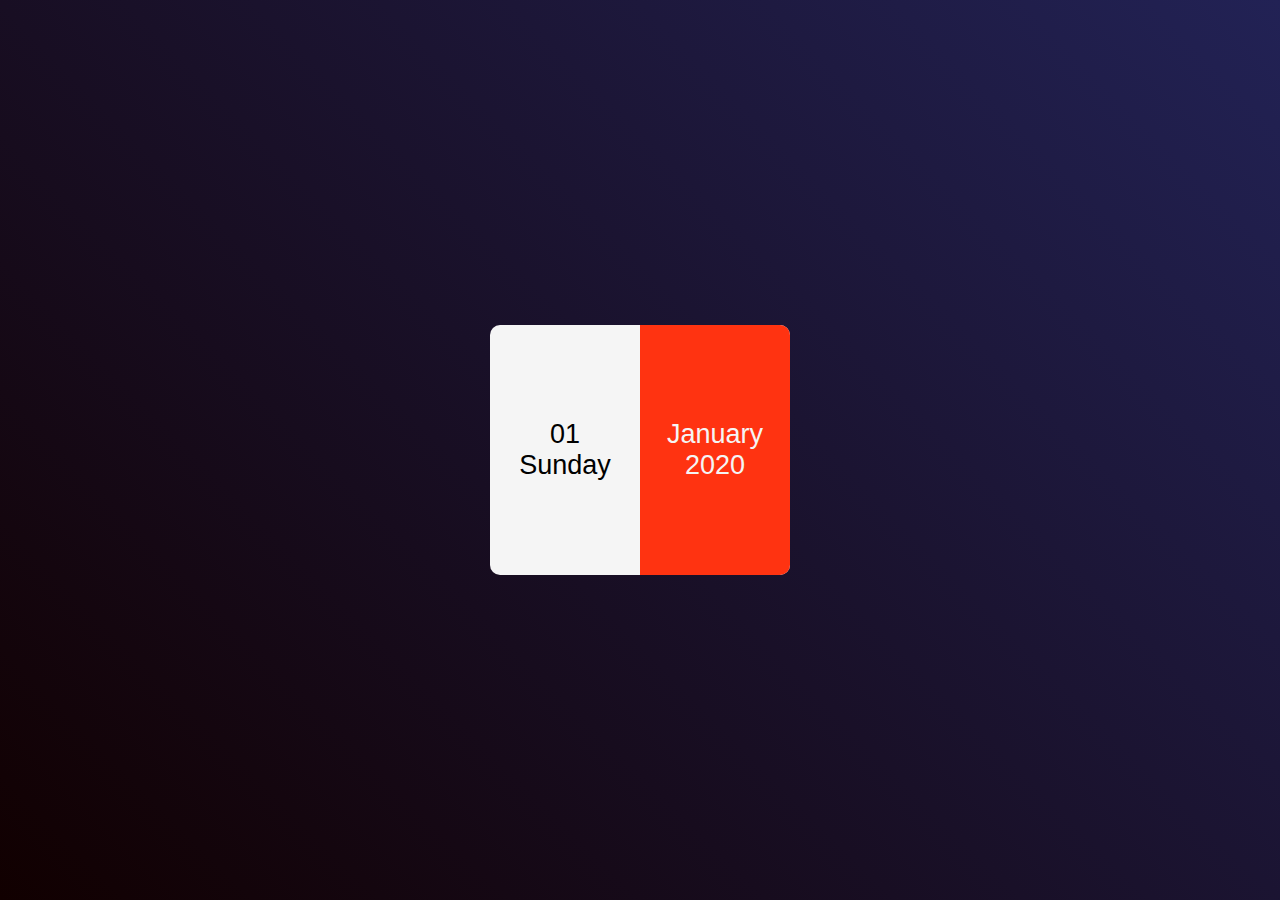
==== 2nd_Date/index.html @ 5591d647 "template set" ====
<!DOCTYPE html>
<html lang="en">
<head>
    <meta charset="UTF-8">
    <meta name="viewport" content="width=device-width, initial-scale=1.0">
    <link rel="stylesheet" href="style.css">
    <script src="app.js" defer></script>
    <title>Mini Date App</title>
</head>
<body>
    <div class="hero">
        <div class="calendar">
            <div class="left">
                <p id="date">01</p>
                <p id="day">Sunday</p>
            </div>
            <div class="right">
                <p id="month">January</p>
                <p id="year">2020</p>
            </div>
        </div>
    </div>
</body>
</html>
---- 2nd_Date/style.css ----
* {
    margin: 0;
    padding: 0;
    font-family: Arial, Helvetica, sans-serif;
    box-sizing: border-box;
}

.hero{
    width: 100%;
    min-height: 100vh;
    background: linear-gradient(45deg, #100, #225);
    display: flex;
    align-items: center;
    justify-content: center;
}

.calendar{
    width: 300px;
    height: 250px;
    background-color: whitesmoke;
    display: flex;
    align-items: center;
    border-radius: 10px;
    overflow: hidden;
}
.left, .right {
    width: 50%;
    height: 100%;
    display: flex;
    flex-direction: column;
    align-items: center;
    justify-content: center;
    font-size: 27px;
}
.right{
    background-color: #f31;
    color: whitesmoke;
}
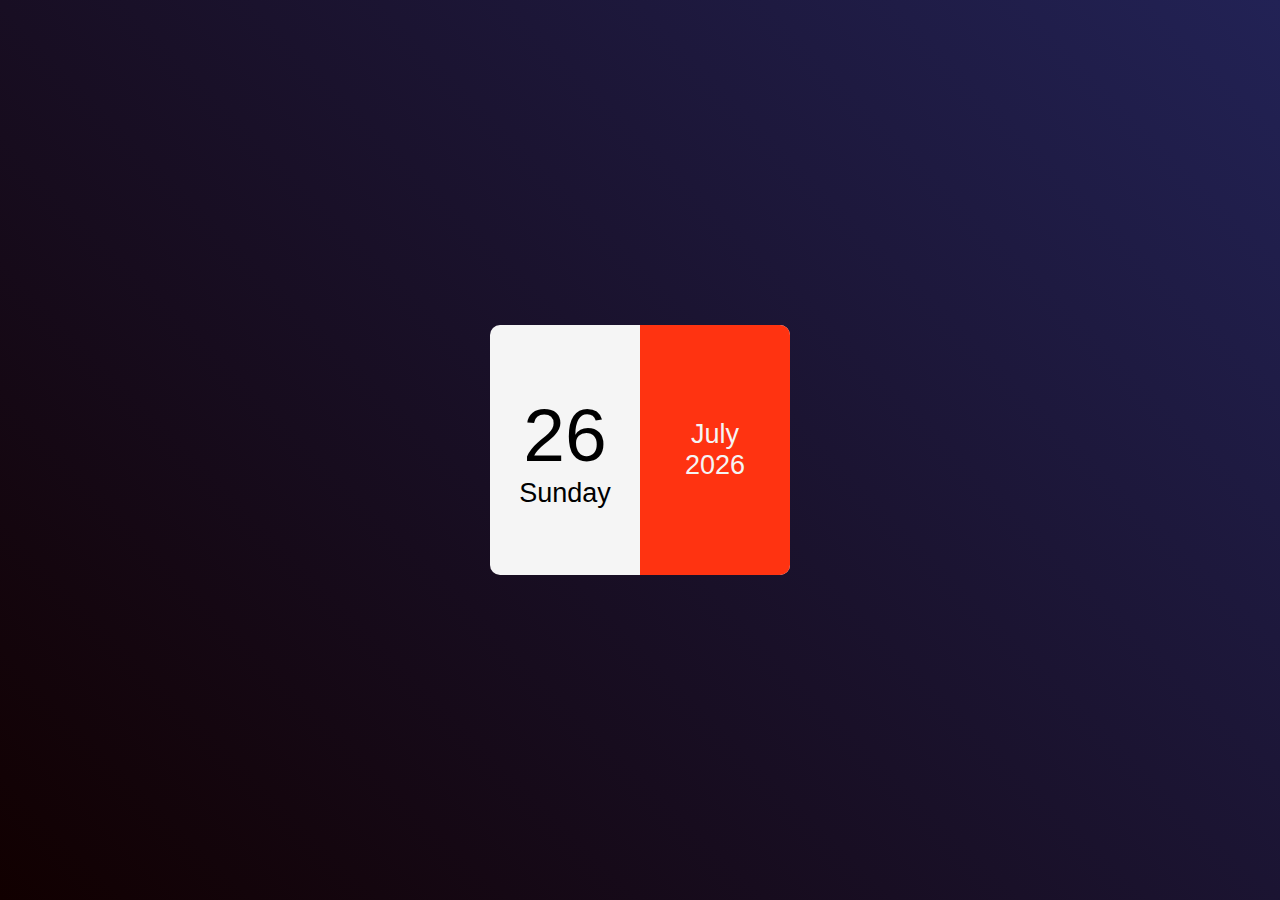
==== commit b89eff6d: "Mini Calendar Done" ====
--- a/2nd_Date/index.html
+++ b/2nd_Date/index.html
@@ -11,12 +11,12 @@
     <div class="hero">
         <div class="calendar">
             <div class="left">
-                <p id="date">01</p>
-                <p id="day">Sunday</p>
+                <p id="date"></p>
+                <p id="day"></p>
             </div>
             <div class="right">
-                <p id="month">January</p>
-                <p id="year">2020</p>
+                <p id="month"></p>
+                <p id="year"></p>
             </div>
         </div>
     </div>
--- a/2nd_Date/style.css
+++ b/2nd_Date/style.css
@@ -35,4 +35,7 @@
 .right{
     background-color: #f31;
     color: whitesmoke;
+}
+#date{
+    font-size: 75px;
 }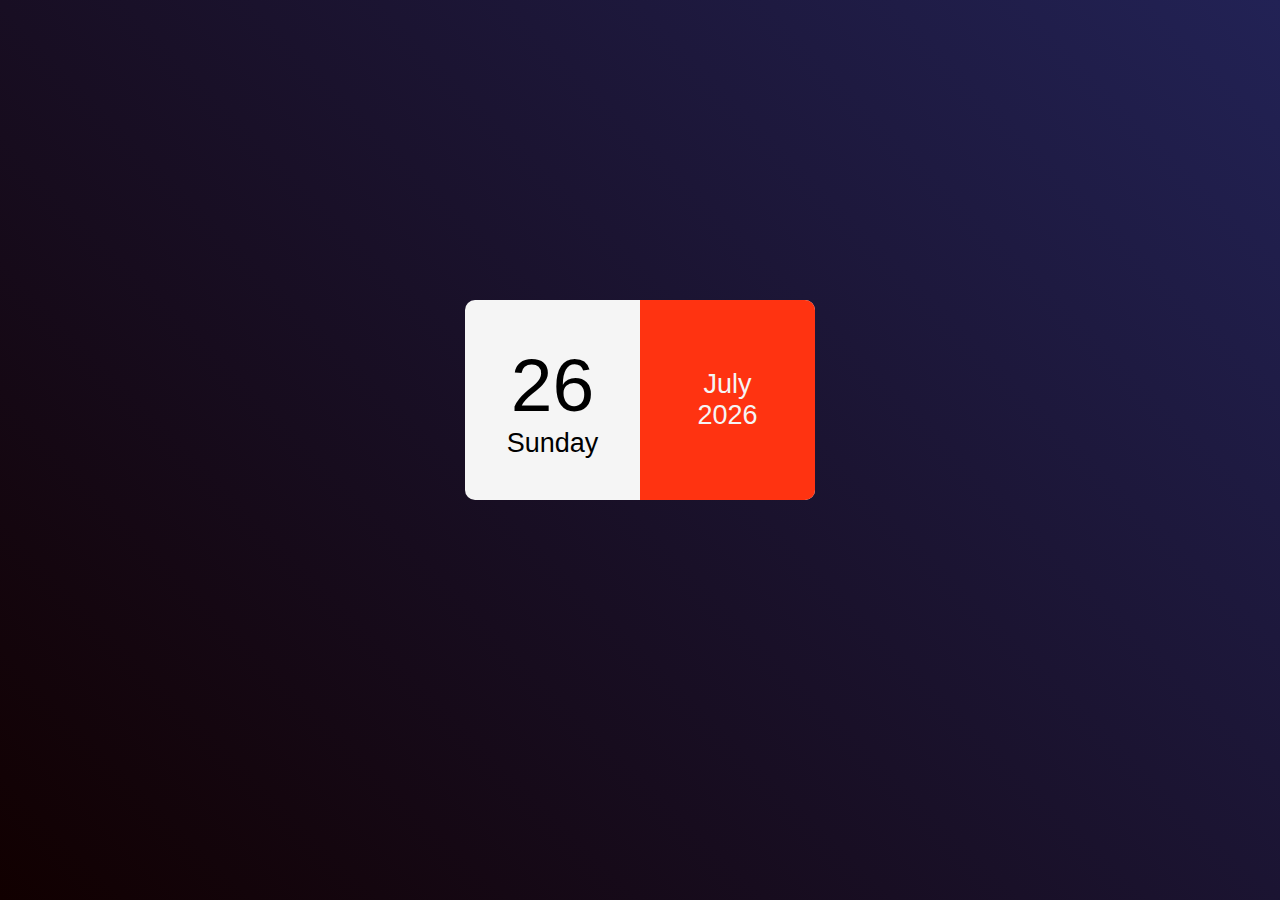
==== commit ad66e056: "Clock is Done" ====
--- a/2nd_Date/index.html
+++ b/2nd_Date/index.html
@@ -19,6 +19,8 @@
                 <p id="year"></p>
             </div>
         </div>
+        <div id="clock"></div>
     </div>
+    
 </body>
 </html>--- a/2nd_Date/style.css
+++ b/2nd_Date/style.css
@@ -10,13 +10,14 @@
     min-height: 100vh;
     background: linear-gradient(45deg, #100, #225);
     display: flex;
+    flex-direction: column;
     align-items: center;
     justify-content: center;
 }
 
 .calendar{
-    width: 300px;
-    height: 250px;
+    width: 350px;
+    height: 200px;
     background-color: whitesmoke;
     display: flex;
     align-items: center;
@@ -38,4 +39,14 @@
 }
 #date{
     font-size: 75px;
+}
+
+/* clock */
+#clock{
+    height: 100px;
+    font-size: xx-large;
+    display: flex;
+    justify-content: center;
+    align-items: center;
+    color: whitesmoke;
 }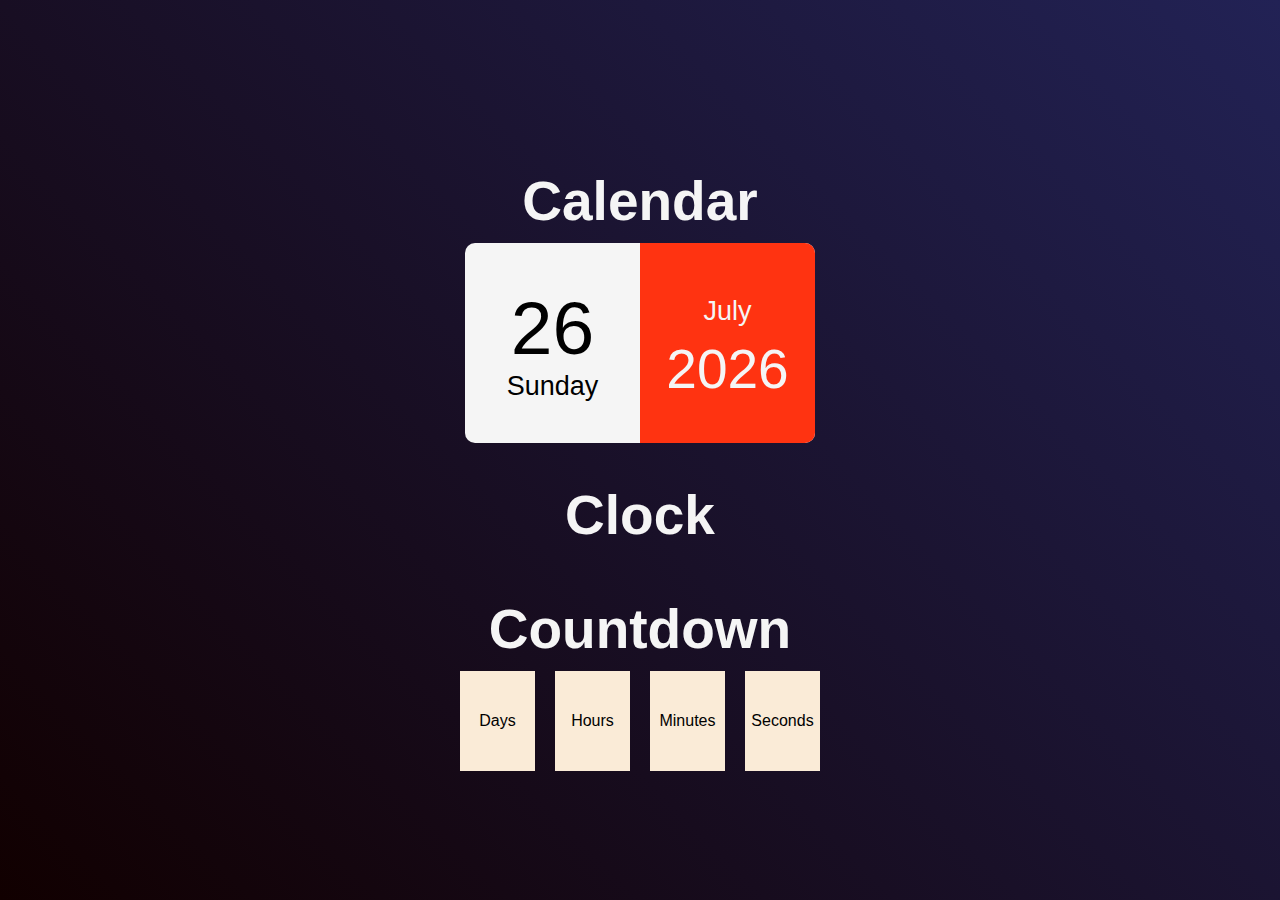
==== commit fdc4e533: "counter done" ====
--- a/2nd_Date/index.html
+++ b/2nd_Date/index.html
@@ -9,6 +9,8 @@
 </head>
 <body>
     <div class="hero">
+        <div class="calendar-container">
+            <h2>Calendar</h2>
         <div class="calendar">
             <div class="left">
                 <p id="date"></p>
@@ -19,7 +21,33 @@
                 <p id="year"></p>
             </div>
         </div>
-        <div id="clock"></div>
+        </div>
+        
+        <div class="clock-container">
+            <h2>Clock</h2>
+            <div id="clock"></div>
+        </div>
+        <div class="countdown">
+            <h2>Countdown</h2>
+            <div class="countdown-container">
+                <div>
+                    <span class="days"></span>
+                    <span>Days</span>
+                </div>
+                <div>
+                    <span class="hours"></span>
+                    <span>Hours</span>
+                </div>
+                <div>
+                    <span class="minutes"></span>
+                    <span>Minutes</span>
+                </div>
+                <div>
+                    <span class="seconds"></span>
+                    <span>Seconds</span>
+                </div>
+            </div>
+        </div>
     </div>
     
 </body>
--- a/2nd_Date/style.css
+++ b/2nd_Date/style.css
@@ -3,6 +3,12 @@
     padding: 0;
     font-family: Arial, Helvetica, sans-serif;
     box-sizing: border-box;
+}
+h2{
+    margin: 40px auto 10px;
+    color: whitesmoke;
+    font-size: 55px;
+    text-align: center;
 }
 
 .hero{
@@ -40,13 +46,36 @@
 #date{
     font-size: 75px;
 }
-
+#year{
+    padding-top: 10px;
+    margin-bottom: -10px;
+    font-size: 55px;
+}
 /* clock */
 #clock{
-    height: 100px;
     font-size: xx-large;
     display: flex;
     justify-content: center;
     align-items: center;
     color: whitesmoke;
+}
+
+/* Countdown Timer */
+.countdown-container {
+    display: flex;
+    justify-content: center;
+    align-items: center;
+    gap: 20px
+}
+.countdown-container > div {
+    height: 100px;
+    width: 75px;
+    display: flex;
+    flex-direction: column;
+    justify-content: center;
+    align-items: center;
+    background-color: antiquewhite;
+}
+.countdown-container > div > span:first-child{
+    font-size: xx-large;
 }